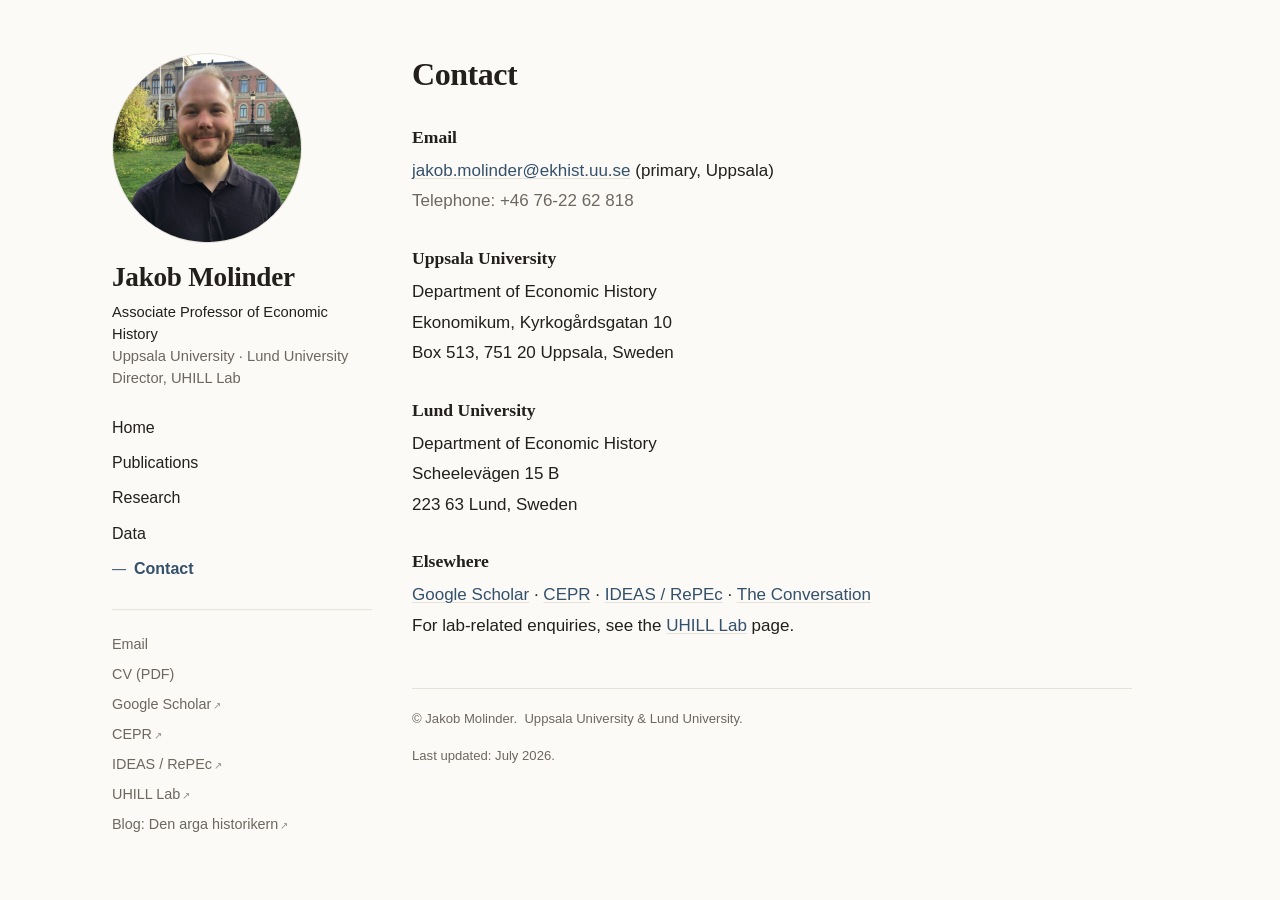
==== contact.html @ d07f3fa7 "Initial commit: static personal academic site Rebuild of jakobmolinder.com as a dependency-free stat" ====
<!DOCTYPE html>
<html lang="en">
<head>
  <meta charset="utf-8">
  <meta name="viewport" content="width=device-width, initial-scale=1">
  <title>Contact — Jakob Molinder</title>
  <meta name="description" content="Contact details for Jakob Molinder, Department of Economic History, Uppsala University and Lund University.">
  <link rel="canonical" href="https://jakobmolinder.com/contact.html">
  <link rel="icon" href="assets/img/favicon.svg" type="image/svg+xml">
  <link rel="icon" href="assets/img/favicon-48.png" sizes="48x48">
  <link rel="apple-touch-icon" href="assets/img/apple-touch-icon.png">
  <meta name="twitter:card" content="summary">
  <link rel="stylesheet" href="css/style.css">
  <meta property="og:type" content="website">
  <meta property="og:title" content="Contact — Jakob Molinder">
  <meta property="og:url" content="https://jakobmolinder.com/contact.html">
  <meta property="og:description" content="Contact details for Jakob Molinder, Department of Economic History, Uppsala University and Lund University.">
  <meta property="og:image" content="https://jakobmolinder.com/assets/img/jakob-molinder.jpg">
</head>
<body>
<a class="skip" href="#main">Skip to content</a>
<div class="layout">

  <aside class="sidebar">
    <img class="sidebar__photo" src="assets/img/jakob-molinder.jpg" alt="Portrait of Jakob Molinder" width="190" height="190">
    <p class="sidebar__name"><a href="index.html">Jakob Molinder</a></p>
    <p class="sidebar__title">
      <span class="role">Associate Professor of Economic History</span><br>
      Uppsala University &middot; Lund University<br>
      Director, UHILL Lab
    </p>
    <nav class="nav" aria-label="Primary">
      <a href="index.html">Home</a>
      <a href="publications.html">Publications</a>
      <a href="research.html">Research</a>
      <a href="data.html">Data</a>
      <a href="contact.html" class="is-active">Contact</a>
    </nav>
    <hr class="sidebar__divider">
    <ul class="links">
      <li><a href="mailto:jakob.molinder@ekhist.uu.se">Email</a></li>
      <li><a href="assets/cv.pdf">CV (PDF)</a></li>
      <li><a href="https://scholar.google.se/citations?user=_pGQ968AAAAJ&hl=en" rel="noopener">Google Scholar<span class="ext">&#8599;</span></a></li>
      <li><a href="https://cepr.org/about/people/jakob-molinder" rel="noopener">CEPR<span class="ext">&#8599;</span></a></li>
      <li><a href="https://ideas.repec.org/f/pmo867.html" rel="noopener">IDEAS / RePEc<span class="ext">&#8599;</span></a></li>
      <li><a href="https://www.uu.se/en/research/uppsala-history-of-inequality-and-labor-lab" rel="noopener">UHILL Lab<span class="ext">&#8599;</span></a></li>
      <li><a href="https://denargahistorikern.com/" rel="noopener">Blog: Den arga historikern<span class="ext">&#8599;</span></a></li>
    </ul>
  </aside>

  <main class="content" id="main">
    <h1 class="page-title">Contact</h1>

    <div class="contact-block">
      <h2>Email</h2>
      <p><a href="mailto:jakob.molinder@ekhist.uu.se">jakob.molinder@ekhist.uu.se</a> (primary, Uppsala)</p>
      <p class="muted">Telephone: +46 76-22 62 818</p>
    </div>

    <div class="contact-block">
      <h2>Uppsala University</h2>
      <p>Department of Economic History</p>
      <p>Ekonomikum, Kyrkogårdsgatan 10</p>
      <p>Box 513, 751 20 Uppsala, Sweden</p>
    </div>

    <div class="contact-block">
      <h2>Lund University</h2>
      <p>Department of Economic History</p>
      <p>Scheelevägen 15 B</p>
      <p>223 63 Lund, Sweden</p>
    </div>

    <div class="contact-block">
      <h2>Elsewhere</h2>
      <p>
        <a href="https://scholar.google.se/citations?user=_pGQ968AAAAJ&hl=en" rel="noopener">Google Scholar</a> &middot;
        <a href="https://cepr.org/about/people/jakob-molinder" rel="noopener">CEPR</a> &middot;
        <a href="https://ideas.repec.org/f/pmo867.html" rel="noopener">IDEAS / RePEc</a> &middot;
        <a href="https://theconversation.com/profiles/jakob-molinder-1233093" rel="noopener">The Conversation</a>
      </p>
      <p>For lab-related enquiries, see the
      <a href="https://www.uu.se/en/research/uppsala-history-of-inequality-and-labor-lab" rel="noopener">UHILL&nbsp;Lab</a> page.</p>
    </div>

    <footer class="footer">
      <p>&copy; Jakob Molinder. &nbsp;Uppsala University &amp; Lund University.</p>
      <p>Last updated: July 2026.</p>
    </footer>

  </main>
</div>
</body>
</html>
---- css/style.css ----
/* ============================================================
   Jakob Molinder — personal academic site
   Single stylesheet. No external dependencies, no tracking.
   Layout: fixed sidebar (desktop) → stacked banner (mobile).
   ============================================================ */

:root {
  --bg:      #fbfaf7;
  --surface: #ffffff;
  --text:    #23201c;
  --muted:   #6d675e;
  --accent:  #34506b;
  --accent-hover: #223749;
  --rule:    #e7e2d8;
  --tag-bg:  #f1ece2;
  --tag-text:#5a544b;
  --on-accent:#ffffff;
  --serif: "Iowan Old Style", "Palatino Linotype", Palatino, "Book Antiqua", Georgia, "Times New Roman", serif;
  --sans:  -apple-system, BlinkMacSystemFont, "Segoe UI", Roboto, Helvetica, Arial, sans-serif;
  --maxw: 720px;
  --sidebar-w: 260px;
}

@media (prefers-color-scheme: dark) {
  :root {
    --bg:      #14161a;
    --surface: #20242b;
    --text:    #e7e3db;
    --muted:   #9d968b;
    --accent:  #8fb6d6;
    --accent-hover: #b3cfe6;
    --rule:    #333840;
    --tag-bg:  #23272e;
    --tag-text:#b7b0a4;
    --on-accent:#14161a;
  }
}

/* ---------- reset / base ---------- */
*, *::before, *::after { box-sizing: border-box; }
html { -webkit-text-size-adjust: 100%; scroll-behavior: smooth; }
@media (prefers-reduced-motion: reduce) { html { scroll-behavior: auto; } }
.visually-hidden {
  position: absolute; width: 1px; height: 1px; padding: 0; margin: -1px;
  overflow: hidden; clip: rect(0 0 0 0); clip-path: inset(50%); white-space: nowrap; border: 0;
}
body {
  margin: 0;
  background: var(--bg);
  color: var(--text);
  font-family: var(--sans);
  font-size: 17px;
  line-height: 1.65;
  -webkit-font-smoothing: antialiased;
  text-rendering: optimizeLegibility;
}
img { max-width: 100%; height: auto; display: block; }

a {
  color: var(--accent);
  text-decoration: none;
  transition: color .15s ease;
}
a:hover { color: var(--accent-hover); text-decoration: underline; text-underline-offset: 2px; }
a:focus-visible { outline: 2px solid var(--accent); outline-offset: 2px; border-radius: 2px; }

/* ---------- layout ---------- */
.layout {
  display: flex;
  align-items: flex-start;
  gap: 2.5rem;
  max-width: 1120px;
  margin: 0 auto;
  padding: 0 2rem;
}

/* ---------- sidebar ---------- */
.sidebar {
  width: var(--sidebar-w);
  flex: 0 0 var(--sidebar-w);
  position: sticky;
  top: 2rem;
  align-self: flex-start;
  max-height: calc(100vh - 3rem);
  overflow-y: auto;
  padding: 2.6rem 0 2rem;
}
.sidebar__photo {
  width: 190px;
  height: 190px;
  border-radius: 50%;
  object-fit: cover;
  object-position: 50% 22%;
  border: 1px solid var(--rule);
  margin-bottom: 1.2rem;
}
.sidebar__name {
  font-family: var(--serif);
  font-size: 1.7rem;
  line-height: 1.15;
  font-weight: 600;
  margin: 0 0 .5rem;
  letter-spacing: -0.01em;
}
.sidebar__name a { color: inherit; }
.sidebar__name a:hover { color: inherit; text-decoration: none; }
.sidebar__title {
  font-size: .92rem;
  color: var(--muted);
  line-height: 1.5;
  margin: 0 0 1.3rem;
}
.sidebar__title .role { color: var(--text); font-weight: 500; }

/* nav */
.nav { margin: 0 0 1.4rem; }
.nav a {
  display: block;
  font-size: 1rem;
  padding: .28rem 0;
  color: var(--text);
  border: 0;
}
.nav a:hover { color: var(--accent); text-decoration: none; }
.nav a.is-active {
  color: var(--accent);
  font-weight: 600;
}
.nav a.is-active::before {
  content: "";
  display: inline-block;
  width: 14px;
  height: 1px;
  background: var(--accent);
  vertical-align: middle;
  margin-right: 8px;
}

.sidebar__divider { border: 0; border-top: 1px solid var(--rule); margin: 1.2rem 0; }

/* link list */
.links { list-style: none; margin: 0; padding: 0; }
.links li { margin: 0; }
.links a {
  display: inline-block;
  font-size: .9rem;
  padding: .2rem 0;
  color: var(--muted);
}
.links a:hover { color: var(--accent); text-decoration: none; }
.links a .ext { font-size: .72em; opacity: .7; margin-left: 2px; }

/* ---------- content ---------- */
.content {
  flex: 1 1 auto;
  min-width: 0;
  max-width: var(--maxw);
  padding: 3rem 0 5rem;
}
.content > *:first-child { margin-top: 0; }

.lead {
  font-size: 1.12rem;
  line-height: 1.7;
}
.lead p:first-child { margin-top: 0; }

/* research-interests line */
.tags {
  margin: .1rem 0 0;
  font-size: .95rem;
  color: var(--muted);
}
.tags .label { color: var(--text); font-weight: 600; }

/* persistent, subtle underline for in-prose links (nav/pills stay clean) */
.lead a, .news a, .card a, .selected a, .contact-block a, .dataset p a {
  text-decoration: underline;
  text-underline-offset: 2px;
  text-decoration-thickness: 1px;
  text-decoration-color: var(--rule);
}
.lead a:hover, .news a:hover, .card a:hover, .selected a:hover,
.contact-block a:hover, .dataset p a:hover { text-decoration-color: var(--accent); }

h1.page-title {
  font-family: var(--serif);
  font-size: 2rem;
  font-weight: 600;
  letter-spacing: -0.015em;
  margin: 0 0 1.4rem;
}

.section { margin-top: 2.8rem; }
.section__head {
  font-family: var(--serif);
  font-size: 1.28rem;
  font-weight: 600;
  margin: 0 0 1.1rem;
  padding-bottom: .4rem;
  border-bottom: 1px solid var(--rule);
  letter-spacing: -0.01em;
}
.section__more { font-size: .9rem; }

/* news feed */
.news { list-style: none; margin: 0; padding: 0; }
.news li {
  display: grid;
  grid-template-columns: 3.4rem 1fr;
  gap: .9rem;
  padding: .55rem 0;
  border-bottom: 1px solid var(--rule);
}
.news li:last-child { border-bottom: 0; }
.news .yr {
  font-variant-numeric: tabular-nums;
  color: var(--muted);
  font-size: .9rem;
  padding-top: .05rem;
}
.news .what { font-size: .98rem; }

/* featured card */
.card {
  background: var(--surface);
  border: 1px solid var(--rule);
  border-left: 3px solid var(--accent);
  border-radius: 10px;
  padding: 1.3rem 1.4rem;
}
.card h3 {
  font-family: var(--serif);
  font-size: 1.12rem;
  margin: 0 0 .5rem;
  line-height: 1.3;
}
.card p { margin: .4rem 0 0; font-size: .96rem; color: var(--text); }
.card .meta { font-size: .82rem; color: var(--muted); margin-top: .7rem; }

/* publications */
.pub-group { margin-top: 2.4rem; }
.pub-list { list-style: none; margin: 0; padding: 0; }
.pub {
  padding: .95rem 0;
  border-bottom: 1px solid var(--rule);
}
.pub:last-child { border-bottom: 0; }
.pub .title { font-weight: 600; }
.pub .authors { color: var(--text); }
.pub .venue { color: var(--muted); font-style: italic; }
.pub .yr { color: var(--muted); }
.pub-links {
  margin-top: .35rem;
  display: flex;
  flex-wrap: wrap;
  gap: .4rem;
}
.pub-links a {
  font-size: .78rem;
  padding: .16rem .6rem;
  background: transparent;
  color: var(--accent);
  border: 1px solid var(--rule);
  border-radius: 4px;
  line-height: 1.6;
}
.pub-links a:hover,
.pub-links a:focus-visible { background: var(--accent); color: var(--on-accent); border-color: var(--accent); text-decoration: none; }

/* selected pubs (compact) */
.selected { list-style: none; margin: 0; padding: 0; }
.selected li { padding: .5rem 0; border-bottom: 1px solid var(--rule); font-size: .98rem; }
.selected li:last-child { border-bottom: 0; }
.selected .venue { color: var(--muted); font-style: italic; }

/* datasets */
.dataset {
  padding: 1.2rem 0;
  border-bottom: 1px solid var(--rule);
}
.dataset:last-child { border-bottom: 0; }
.dataset h2 { font-family: var(--serif); font-size: 1.1rem; margin: 0 0 .35rem; }
.dataset p { margin: .3rem 0 .6rem; font-size: .96rem; }
.dataset .files { display: flex; flex-wrap: wrap; gap: .5rem; }
.dataset .files a {
  font-size: .82rem;
  padding: .2rem .7rem;
  border: 1px solid var(--rule);
  border-radius: 5px;
  color: var(--accent);
}
.dataset .files a:hover,
.dataset .files a:focus-visible { background: var(--accent); color: var(--on-accent); border-color: var(--accent); text-decoration: none; }

/* contact */
.contact-block { margin-bottom: 1.8rem; }
.contact-block h2 { font-family: var(--serif); font-size: 1.1rem; margin: 0 0 .3rem; }
.contact-block p { margin: .15rem 0; color: var(--text); }
.contact-block .muted { color: var(--muted); }

/* misc */
p { margin: 0 0 1rem; }
strong { font-weight: 600; }
.footer {
  margin-top: 3rem;
  padding-top: 1.2rem;
  border-top: 1px solid var(--rule);
  font-size: .82rem;
  color: var(--muted);
}

/* skip link */
.skip {
  position: absolute; left: -9999px; top: 0;
  background: var(--accent); color: var(--on-accent); padding: .5rem .9rem; border-radius: 0 0 6px 0; z-index: 10;
}
.skip:focus { left: 0; }

/* ---------- responsive ---------- */
@media (max-width: 880px) {
  .layout { display: block; padding: 0 1.3rem; }
  .sidebar {
    position: static;
    width: auto;
    flex: none;
    height: auto;
    overflow: visible;
    padding: 2rem 0 1.4rem;
    text-align: center;
    border-bottom: 1px solid var(--rule);
  }
  .sidebar__photo { margin: 0 auto 1.1rem; width: 150px; height: 150px; }
  .sidebar__title { margin-bottom: 1.2rem; }
  .nav {
    display: flex;
    flex-wrap: wrap;
    justify-content: center;
    gap: .3rem 1.3rem;
    margin-bottom: 1.2rem;
  }
  .nav a { padding: .2rem 0; }
  .nav a.is-active::before { display: none; }
  .sidebar__divider { display: none; }
  .links {
    display: flex;
    flex-wrap: wrap;
    justify-content: center;
    gap: .35rem 1.1rem;
    margin-top: .3rem;
  }
  .links a { padding: .38rem 0; }
  .content { padding: 2.2rem 0 3.5rem; max-width: none; }
  .news li { grid-template-columns: 3rem 1fr; }
}

@media (max-width: 460px) {
  body { font-size: 16px; }
  .layout { padding: 0 1rem; }
}
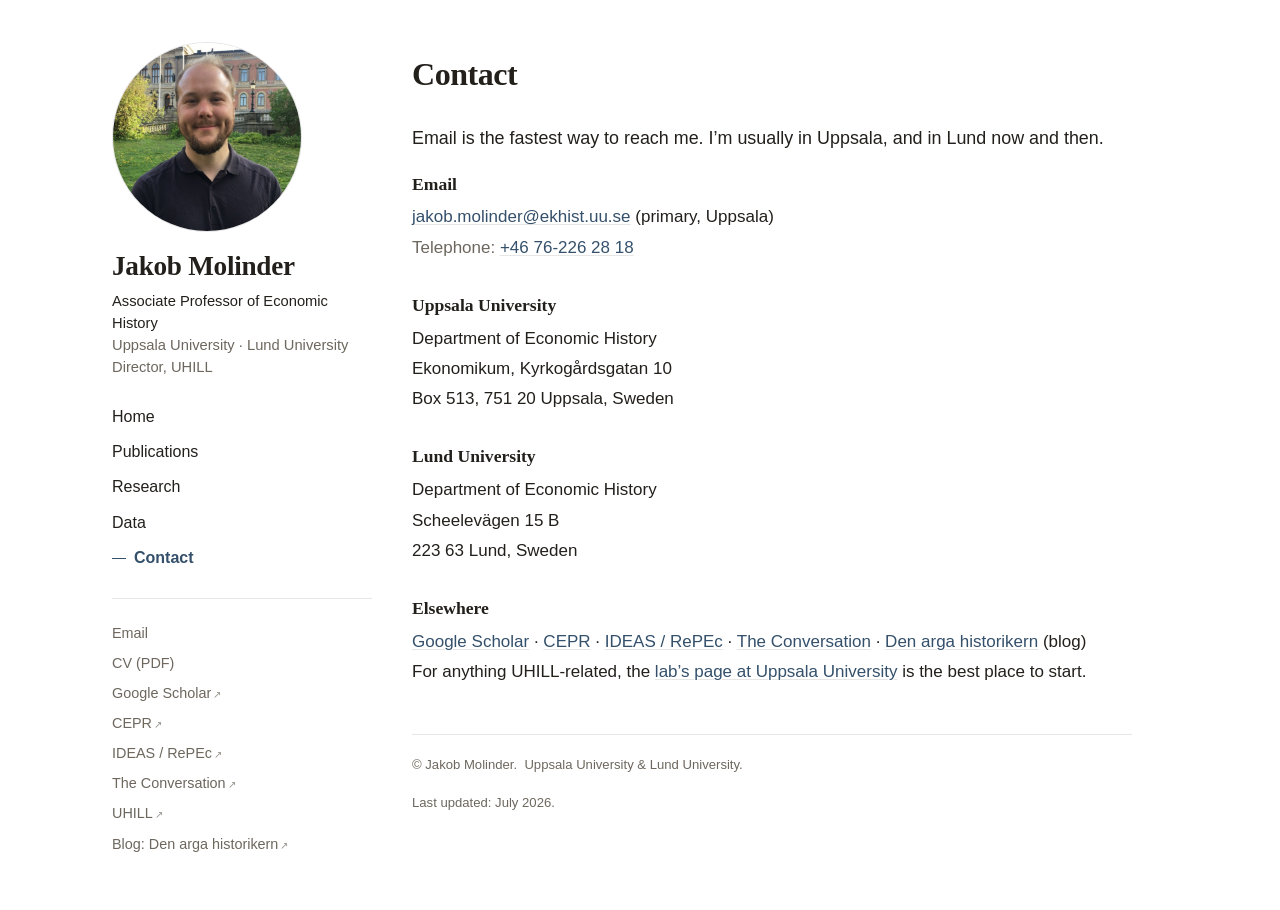
==== commit 12e6374c: "Apply humanizer skill to site prose: remove all em dashes, drop 'actually', deduplicate record-list " ====
--- a/contact.html
+++ b/contact.html
@@ -5,7 +5,7 @@
   <meta name="viewport" content="width=device-width, initial-scale=1">
   <title>Contact — Jakob Molinder</title>
   <meta name="description" content="Contact details for Jakob Molinder, Department of Economic History, Uppsala University and Lund University.">
-  <link rel="canonical" href="https://jakobmolinder.com/contact.html">
+  <link rel="canonical" href="https://jakobmolinder-uu.github.io/contact.html">
   <link rel="icon" href="assets/img/favicon.svg" type="image/svg+xml">
   <link rel="icon" href="assets/img/favicon-48.png" sizes="48x48">
   <link rel="apple-touch-icon" href="assets/img/apple-touch-icon.png">
@@ -13,9 +13,10 @@
   <link rel="stylesheet" href="css/style.css">
   <meta property="og:type" content="website">
   <meta property="og:title" content="Contact — Jakob Molinder">
-  <meta property="og:url" content="https://jakobmolinder.com/contact.html">
+  <meta property="og:url" content="https://jakobmolinder-uu.github.io/contact.html">
   <meta property="og:description" content="Contact details for Jakob Molinder, Department of Economic History, Uppsala University and Lund University.">
-  <meta property="og:image" content="https://jakobmolinder.com/assets/img/jakob-molinder.jpg">
+  <meta property="og:image" content="https://jakobmolinder-uu.github.io/assets/img/jakob-molinder.jpg">
+  <meta property="og:image:alt" content="Jakob Molinder">
 </head>
 <body>
 <a class="skip" href="#main">Skip to content</a>
@@ -27,7 +28,7 @@
     <p class="sidebar__title">
       <span class="role">Associate Professor of Economic History</span><br>
       Uppsala University &middot; Lund University<br>
-      Director, UHILL Lab
+      Director, UHILL
     </p>
     <nav class="nav" aria-label="Primary">
       <a href="index.html">Home</a>
@@ -43,18 +44,21 @@
       <li><a href="https://scholar.google.se/citations?user=_pGQ968AAAAJ&hl=en" rel="noopener">Google Scholar<span class="ext">&#8599;</span></a></li>
       <li><a href="https://cepr.org/about/people/jakob-molinder" rel="noopener">CEPR<span class="ext">&#8599;</span></a></li>
       <li><a href="https://ideas.repec.org/f/pmo867.html" rel="noopener">IDEAS / RePEc<span class="ext">&#8599;</span></a></li>
-      <li><a href="https://www.uu.se/en/research/uppsala-history-of-inequality-and-labor-lab" rel="noopener">UHILL Lab<span class="ext">&#8599;</span></a></li>
+      <li><a href="https://theconversation.com/profiles/jakob-molinder-1233093" rel="noopener">The Conversation<span class="ext">&#8599;</span></a></li>
+      <li><a href="https://www.uu.se/en/research/uppsala-history-of-inequality-and-labor-lab" rel="noopener">UHILL<span class="ext">&#8599;</span></a></li>
       <li><a href="https://denargahistorikern.com/" rel="noopener">Blog: Den arga historikern<span class="ext">&#8599;</span></a></li>
     </ul>
   </aside>
 
   <main class="content" id="main">
     <h1 class="page-title">Contact</h1>
+    <p class="lead">Email is the fastest way to reach me. I&rsquo;m usually in Uppsala,
+    and in Lund now and then.</p>
 
     <div class="contact-block">
       <h2>Email</h2>
       <p><a href="mailto:jakob.molinder@ekhist.uu.se">jakob.molinder@ekhist.uu.se</a> (primary, Uppsala)</p>
-      <p class="muted">Telephone: +46 76-22 62 818</p>
+      <p class="muted">Telephone: <a href="tel:+46762262818">+46&nbsp;76-226&nbsp;28&nbsp;18</a></p>
     </div>
 
     <div class="contact-block">
@@ -77,10 +81,12 @@
         <a href="https://scholar.google.se/citations?user=_pGQ968AAAAJ&hl=en" rel="noopener">Google Scholar</a> &middot;
         <a href="https://cepr.org/about/people/jakob-molinder" rel="noopener">CEPR</a> &middot;
         <a href="https://ideas.repec.org/f/pmo867.html" rel="noopener">IDEAS / RePEc</a> &middot;
-        <a href="https://theconversation.com/profiles/jakob-molinder-1233093" rel="noopener">The Conversation</a>
+        <a href="https://theconversation.com/profiles/jakob-molinder-1233093" rel="noopener">The Conversation</a> &middot;
+        <a href="https://denargahistorikern.com/" rel="noopener">Den arga historikern</a> (blog)
       </p>
-      <p>For lab-related enquiries, see the
-      <a href="https://www.uu.se/en/research/uppsala-history-of-inequality-and-labor-lab" rel="noopener">UHILL&nbsp;Lab</a> page.</p>
+      <p>For anything UHILL-related, the
+      <a href="https://www.uu.se/en/research/uppsala-history-of-inequality-and-labor-lab" rel="noopener">lab&rsquo;s page at Uppsala University</a>
+      is the best place to start.</p>
     </div>
 
     <footer class="footer">
--- a/css/style.css
+++ b/css/style.css
@@ -5,36 +5,24 @@
    ============================================================ */
 
 :root {
-  --bg:      #fbfaf7;
+  --bg:      #ffffff;
   --surface: #ffffff;
   --text:    #23201c;
   --muted:   #6d675e;
   --accent:  #34506b;
   --accent-hover: #223749;
-  --rule:    #e7e2d8;
-  --tag-bg:  #f1ece2;
+  --rule:    #e6e6e6;
+  --tag-bg:  #f4f4f4;
   --tag-text:#5a544b;
   --on-accent:#ffffff;
   --serif: "Iowan Old Style", "Palatino Linotype", Palatino, "Book Antiqua", Georgia, "Times New Roman", serif;
   --sans:  -apple-system, BlinkMacSystemFont, "Segoe UI", Roboto, Helvetica, Arial, sans-serif;
   --maxw: 720px;
   --sidebar-w: 260px;
-}
-
-@media (prefers-color-scheme: dark) {
-  :root {
-    --bg:      #14161a;
-    --surface: #20242b;
-    --text:    #e7e3db;
-    --muted:   #9d968b;
-    --accent:  #8fb6d6;
-    --accent-hover: #b3cfe6;
-    --rule:    #333840;
-    --tag-bg:  #23272e;
-    --tag-text:#b7b0a4;
-    --on-accent:#14161a;
-  }
-}
+  color-scheme: light;
+}
+
+/* Light theme only — always white background, regardless of the OS dark-mode setting. */
 
 /* ---------- reset / base ---------- */
 *, *::before, *::after { box-sizing: border-box; }
@@ -78,11 +66,7 @@
 .sidebar {
   width: var(--sidebar-w);
   flex: 0 0 var(--sidebar-w);
-  position: sticky;
-  top: 2rem;
   align-self: flex-start;
-  max-height: calc(100vh - 3rem);
-  overflow-y: auto;
   padding: 2.6rem 0 2rem;
 }
 .sidebar__photo {
@@ -174,13 +158,13 @@
 .tags .label { color: var(--text); font-weight: 600; }
 
 /* persistent, subtle underline for in-prose links (nav/pills stay clean) */
-.lead a, .news a, .card a, .selected a, .contact-block a, .dataset p a {
+.lead a, .news a, .selected a, .contact-block a, .dataset p a {
   text-decoration: underline;
   text-underline-offset: 2px;
   text-decoration-thickness: 1px;
   text-decoration-color: var(--rule);
 }
-.lead a:hover, .news a:hover, .card a:hover, .selected a:hover,
+.lead a:hover, .news a:hover, .selected a:hover,
 .contact-block a:hover, .dataset p a:hover { text-decoration-color: var(--accent); }
 
 h1.page-title {
@@ -220,23 +204,6 @@
   padding-top: .05rem;
 }
 .news .what { font-size: .98rem; }
-
-/* featured card */
-.card {
-  background: var(--surface);
-  border: 1px solid var(--rule);
-  border-left: 3px solid var(--accent);
-  border-radius: 10px;
-  padding: 1.3rem 1.4rem;
-}
-.card h3 {
-  font-family: var(--serif);
-  font-size: 1.12rem;
-  margin: 0 0 .5rem;
-  line-height: 1.3;
-}
-.card p { margin: .4rem 0 0; font-size: .96rem; color: var(--text); }
-.card .meta { font-size: .82rem; color: var(--muted); margin-top: .7rem; }
 
 /* publications */
 .pub-group { margin-top: 2.4rem; }
